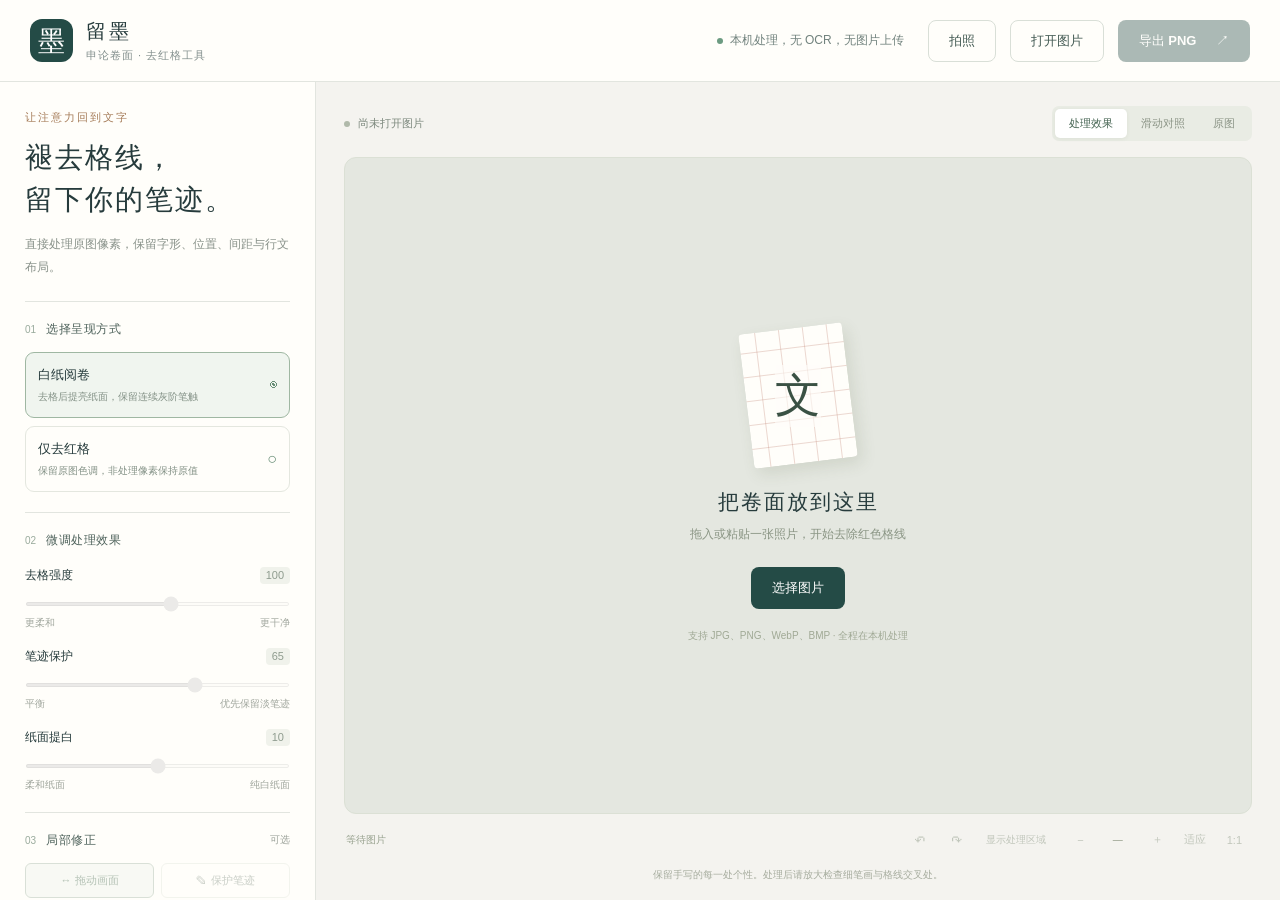
==== android-app/app/src/main/assets/index.html @ 0cf4ae46 "Prepare public source and Android release" ====
<!doctype html>
<html lang="zh-CN">
<head>
  <meta charset="utf-8">
  <meta name="viewport" content="width=device-width, initial-scale=1, viewport-fit=cover">
  <meta http-equiv="Content-Security-Policy" content="default-src 'self' file: blob: data:; script-src 'self' file:; style-src 'self' file:; img-src 'self' file: blob: data:; worker-src 'self' file: blob:; connect-src 'none'; object-src 'none'; base-uri 'none'">
  <title>留墨 · 申论去红格</title>
  <link rel="stylesheet" href="styles.css">
  <script src="grid-core.js" defer></script>
  <script src="android-native.js" defer></script>
  <script src="app.js" defer></script>
</head>
<body>
  <header class="topbar">
    <div class="brand"><span class="brand-mark">墨</span><div><strong>留墨</strong><span>申论卷面 · 去红格工具</span></div></div>
    <div class="privacy"><i></i>本机处理，无 OCR，无图片上传</div>
    <button id="cameraTop" class="button secondary" title="使用相机拍摄卷面">拍照</button>
    <button id="openTop" class="button secondary">打开图片</button>
    <button id="export" class="button primary" disabled>导出 PNG <span>↗</span></button>
  </header>
  <main>
    <aside class="sidebar">
      <div class="intro"><p class="eyebrow">让注意力回到文字</p><h1>褪去格线，<br>留下你的笔迹。</h1><p>直接处理原图像素，保留字形、位置、间距与行文布局。</p></div>
      <section>
        <h2>01 <span>选择呈现方式</span></h2>
        <label class="mode-card selected"><input type="radio" name="mode" value="white" checked><span><strong>白纸阅卷</strong><small>去格后提亮纸面，保留连续灰阶笔触</small></span><b>◉</b></label>
        <label class="mode-card"><input type="radio" name="mode" value="original"><span><strong>仅去红格</strong><small>保留原图色调，非处理像素保持原值</small></span><b>○</b></label>
      </section>
      <section class="controls">
        <h2>02 <span>微调处理效果</span></h2>
        <label class="range-label" for="strength">去格强度 <output id="strengthValue">100</output></label><input id="strength" type="range" min="50" max="140" value="100" disabled><div class="range-ends"><span>更柔和</span><span>更干净</span></div>
        <label class="range-label" for="protection">笔迹保护 <output id="protectionValue">65</output></label><input id="protection" type="range" min="0" max="100" value="65" disabled><div class="range-ends"><span>平衡</span><span>优先保留淡笔迹</span></div>
        <div id="whiteControls"><label class="range-label" for="whiten">纸面提白 <output id="whitenValue">10</output></label><input id="whiten" type="range" min="0" max="20" value="10" disabled><div class="range-ends"><span>柔和纸面</span><span>纯白纸面</span></div></div>
      </section>
      <section>
        <h2>03 <span>局部修正</span><em>可选</em></h2>
        <div class="tools"><button id="pan" class="tool active" data-tool="pan" disabled>↔ 拖动画面</button><button id="protect" class="tool" data-tool="protect" disabled>✎ 保护笔迹</button><button id="erase" class="tool" data-tool="erase" disabled>⌫ 清除残线</button><button id="undo" class="tool" disabled>↶ 撤销修正</button></div>
        <div class="brush-row"><label for="brush">笔刷 <output id="brushValue">14 px</output></label><input id="brush" type="range" min="2" max="80" value="14" disabled></div>
        <p class="hint">保护笔迹可恢复局部原图笔画；清除残线会擦去刷过区域，请避开文字。</p>
      </section>
      <details><summary>关于“保留原笔迹”</summary><p>程序没有文字识别、字体替换或生成式重绘。它只分离图像中的印刷格线与深色笔画。白纸模式额外调整纸色和明暗；如需尽量保持原始像素，请用“仅去红格”。</p><p>暗红线与淡笔画完全重叠时，单张照片不能保证无损分离。请放大检查，使用“保护笔迹”恢复有疑问的位置。红色手写内容也可能与格线相近，请手动保护。</p></details>
      <footer>原尺寸导出 · 不裁切、不拉伸、不自动排版</footer>
    </aside>
    <div class="workspace">
      <div class="viewer-top"><div class="file-meta"><span class="file-dot"></span><span id="filename">尚未打开图片</span><small id="dimensions"></small></div><div class="view-tabs"><button data-view="result" class="active">处理效果</button><button data-view="compare">滑动对照</button><button data-view="original">原图</button></div></div>
      <div class="canvas-area" id="stage">
        <div id="empty" class="empty-state"><div class="paper-icon"><span>文</span></div><h2>把卷面放到这里</h2><p>拖入或粘贴一张照片，开始去除红色格线</p><button id="openEmpty" class="button primary">选择图片</button><small>支持 JPG、PNG、WebP、BMP · 全程在本机处理</small></div>
        <canvas id="canvas" hidden aria-label="卷面图片预览"></canvas>
        <div id="compareLabels" class="compare-labels" hidden><span>原图</span><span>去格后</span></div>
        <div id="busy" class="busy" hidden><div class="spinner"></div><strong id="busyLabel">正在处理</strong><progress id="progress" max="100" value="0"></progress><span>不识别文字，只处理图像像素</span></div>
        <div id="dropOverlay" class="drop-overlay" hidden>松开，打开这张卷面</div>
      </div>
      <div id="compareControl" class="compare-control" hidden><span>原图</span><input id="split" type="range" min="0" max="100" value="50" aria-label="原图与效果分界"><span>去格后</span></div>
      <div class="viewer-bottom"><span id="status">等待图片</span><div class="zoom-controls"><button id="rotateLeft" title="向左旋转 90 度" aria-label="向左旋转 90 度" disabled>↶</button><button id="rotateRight" title="向右旋转 90 度" aria-label="向右旋转 90 度" disabled>↷</button><button id="maskToggle" disabled>显示处理区域</button><button id="zoomOut" title="缩小" disabled>−</button><span id="zoomLabel">—</span><button id="zoomIn" title="放大" disabled>＋</button><button id="fit" disabled>适应</button><button id="actual" disabled>1:1</button></div></div>
      <div class="notice">保留手写的每一处个性。处理后请放大检查细笔画与格线交叉处。</div>
    </div>
  </main>
  <input id="fileInput" type="file" accept="image/jpeg,image/png,image/webp,image/bmp" hidden>
  <input id="cameraFile" type="file" accept="image/*" capture="environment" hidden>
  <div id="toast" role="status" hidden></div>
</body>
</html>
---- android-app/app/src/main/assets/styles.css ----
:root{font-family:'Microsoft YaHei','PingFang SC',sans-serif;color:#263b3c;background:#f4f3ef;font-synthesis:none;--ink:#244b46;--accent:#a96c45;--muted:#84908e;--line:#e2e5df}*{box-sizing:border-box}body{margin:0}button,input{font:inherit}button{cursor:pointer}button:disabled,input:disabled{opacity:.38;cursor:default}button{transition:background .15s,border-color .15s,transform .15s}button:focus-visible,input:focus-visible,summary:focus-visible{outline:3px solid #89b5a7;outline-offset:3px}[hidden]{display:none!important}.topbar{height:82px;display:flex;align-items:center;gap:14px;padding:0 30px;background:#fffefa;border-bottom:1px solid var(--line)}.brand{display:flex;align-items:center;gap:13px;margin-right:auto}.brand-mark{display:grid;place-items:center;width:43px;height:43px;color:white;background:var(--ink);border-radius:12px;font-family:serif;font-size:27px}.brand strong{display:block;font-size:20px;letter-spacing:3px;font-weight:650}.brand div>span{display:block;color:var(--muted);font-size:11px;letter-spacing:1px;margin-top:3px}.privacy{font-size:12px;color:#71827d;margin-right:10px}.privacy i{display:inline-block;width:6px;height:6px;background:#6c9b81;border-radius:50%;margin-right:7px}.button{border:1px solid transparent;border-radius:8px;padding:11px 20px;font-size:13px;font-weight:600}.primary{background:var(--ink);color:#fff}.primary:hover:not(:disabled){background:#32665c}.primary span{margin-left:16px}.secondary{background:transparent;border-color:#d9dfd7;color:#445b54}.secondary:hover{background:#eef2eb}main{display:grid;grid-template-columns:316px minmax(0,1fr);min-height:calc(100vh - 82px)}.sidebar{padding:28px 25px 18px;background:#fffefa;border-right:1px solid var(--line);overflow:auto}.eyebrow{font-size:11px;letter-spacing:2px;color:#a57b58;margin:0 0 12px}.intro h1{font-family:'Songti SC','SimSun',serif;font-weight:500;font-size:28px;line-height:1.5;letter-spacing:2px;margin:0 0 12px}.intro>p:last-child{font-size:12px;line-height:1.9;color:#89928a;margin-bottom:22px}section{border-top:1px solid var(--line);padding-top:19px;margin-top:20px}section h2{font-size:10px;color:#9aab9d;font-weight:500;display:flex;gap:10px;align-items:center;margin:0 0 14px}section h2 span{color:#4e625b;font-size:12px;letter-spacing:.5px}section h2 em{margin-left:auto;font-style:normal;color:#9aa098}.mode-card{display:flex;align-items:center;padding:13px 12px;border:1px solid #e4e7df;border-radius:9px;margin:8px 0;cursor:pointer;gap:8px}.mode-card.selected{background:#f0f5ef;border-color:#9fb7a2}.mode-card input{position:absolute;opacity:0}.mode-card strong{font-size:13px;font-weight:500;display:block}.mode-card small{font-size:10px;color:#849287;display:block;margin-top:6px}.mode-card b{margin-left:auto;color:#678d76;font-size:16px}.mode-card:focus-within{outline:2px solid #89b5a7}.range-label{font-size:12px;display:flex;justify-content:space-between;margin:18px 0 8px}.range-label output{font-size:11px;color:#8f9c8f;background:#f0f2eb;border-radius:4px;padding:2px 6px}input[type=range]{width:100%;height:4px;accent-color:#62826b;cursor:pointer;margin:5px 0}.range-ends{display:flex;justify-content:space-between;color:#a0a69d;font-size:10px;margin-top:5px}.tools{display:grid;grid-template-columns:1fr 1fr;gap:7px}.tool{border:1px solid #dfe4da;border-radius:6px;background:transparent;padding:9px 4px;color:#768578;font-size:11px}.tool.active{border-color:#9eb19f;background:#edf3eb;color:#42654c}.brush-row{display:flex;gap:12px;align-items:center;margin-top:16px}.brush-row label{white-space:nowrap;font-size:11px;color:#82907f}.brush-row output{font-size:10px;margin-left:7px}.hint{font-size:10px;color:#9ba193;line-height:1.7;margin:12px 0 0}details{font-size:11px;color:#879184;line-height:1.9;border-top:1px solid var(--line);margin-top:20px;padding-top:13px}summary{cursor:pointer;color:#77856f}details p{font-size:10px}.sidebar footer{font-size:9px;color:#a1a89d;text-align:center;padding-top:20px}.workspace{padding:24px 28px 12px;display:flex;flex-direction:column;min-width:0;min-height:700px}.viewer-top{display:flex;align-items:center;justify-content:space-between;gap:15px;margin-bottom:16px}.file-meta{display:flex;align-items:center;gap:8px;font-size:11px;min-width:0;color:#7b877c}.file-dot{width:6px;height:6px;flex-shrink:0;background:#b0b9aa;border-radius:50%}#filename{overflow:hidden;text-overflow:ellipsis;white-space:nowrap;max-width:280px}.file-meta small{font-size:10px;color:#9ca59a;white-space:nowrap}.view-tabs{display:flex;flex-shrink:0;padding:3px;background:#e9ece4;border-radius:7px}.view-tabs button{border:0;background:transparent;color:#8b9486;font-size:11px;border-radius:5px;padding:7px 14px}.view-tabs .active{background:white;color:#456452;box-shadow:0 1px 4px #283c2410}.canvas-area{position:relative;overflow:hidden;flex:1;min-height:460px;background:#e4e7e0;background-image:radial-gradient(#c3ccbf80 .7px,transparent .7px);background-size:14px 14px;border:1px solid #dbe0d5;border-radius:12px;touch-action:none}#canvas{width:100%;height:100%;position:absolute;inset:0;cursor:grab}#canvas.painting{cursor:crosshair}#canvas.dragging{cursor:grabbing}.empty-state{position:absolute;inset:0;display:flex;flex-direction:column;align-items:center;justify-content:center}.paper-icon{width:104px;height:135px;background:#fffefa;box-shadow:4px 7px 15px #4d5e3820;transform:rotate(-7deg);border-radius:4px;display:grid;place-items:center;margin-bottom:25px;background-image:linear-gradient(#c58b7c55 1px,transparent 1px),linear-gradient(90deg,#c58b7c55 1px,transparent 1px);background-size:24px 24px;background-position:16px 19px}.paper-icon span{font-family:'KaiTi','SimSun',serif;font-size:46px;color:#3a5144;transform:rotate(7deg);background:#fffefa99}.empty-state h2{font-size:21px;font-weight:500;letter-spacing:2px;margin:0 0 10px}.empty-state p{font-size:12px;color:#8a9584;margin:0 0 24px}.empty-state small{font-size:10px;color:#a0a995;margin-top:20px}.sample-link{border:0;background:transparent;color:#8c9f81;font-size:11px;margin-top:16px;padding:7px}.sample-link:hover{color:var(--ink)}.viewer-bottom{display:flex;align-items:center;justify-content:space-between;gap:12px;padding:12px 2px;font-size:10px;color:#96a08d}.zoom-controls{display:flex;align-items:center;gap:5px;flex-shrink:0}.zoom-controls button{background:transparent;border:0;border-radius:4px;color:#71816a;padding:5px 8px;font-size:11px}.zoom-controls button:hover:not(:disabled){background:#e6eadd}#zoomLabel{min-width:42px;text-align:center}#maskToggle{margin-right:10px;font-size:10px}#maskToggle.active{background:#f4e4cc;color:#a17238}.notice{text-align:center;color:#a6ac9e;font-size:10px;padding:3px 0 6px}.busy{position:absolute;inset:0;background:#f6f7f1eb;display:flex;flex-direction:column;justify-content:center;align-items:center;gap:16px;z-index:4}.busy strong{font-size:14px;font-weight:500}.busy span{font-size:11px;color:#93a08a}.busy progress{width:200px;height:5px;accent-color:#597e61}.spinner{width:30px;height:30px;border:2px solid #d5dfce;border-top-color:#527b5a;border-radius:50%;animation:spin .8s linear infinite}@keyframes spin{to{transform:rotate(360deg)}}.drop-overlay{position:absolute;inset:12px;border:2px dashed #6f946b;background:#f5fbefed;display:grid;place-items:center;border-radius:8px;font-size:20px;z-index:6;color:#50734c}.compare-control{display:flex;align-items:center;gap:16px;padding-top:14px;color:#8e9b86;font-size:10px}.compare-labels{position:absolute;top:16px;left:18px;right:18px;display:flex;justify-content:space-between;pointer-events:none}.compare-labels span{background:#ffffffd9;border:1px solid #dbe3d3;color:#6f8563;border-radius:5px;padding:5px 10px;font-size:10px}#toast{position:fixed;bottom:30px;left:50%;transform:translateX(-50%);background:#233f35f2;color:white;padding:13px 22px;border-radius:8px;max-width:min(90vw,650px);font-size:12px;z-index:10;box-shadow:0 6px 24px #0002}@media(min-height:900px){.workspace{height:calc(100vh - 82px)}.sidebar{max-height:calc(100vh - 82px)}}@media(max-width:1000px){.privacy{display:none}.sidebar{padding:24px 20px}main{grid-template-columns:286px minmax(0,1fr)}.workspace{padding:20px 16px}.viewer-top{flex-wrap:wrap}.view-tabs button{padding:7px 10px}#filename{max-width:200px}.viewer-bottom{align-items:flex-start;flex-direction:column;gap:6px}}@media(max-width:700px){.topbar{height:70px;padding:0 14px;gap:8px}.brand div>span{font-size:9px}.brand-mark{width:35px;height:35px;font-size:22px}.brand strong{font-size:17px}.button{padding:9px 12px}.topbar .secondary{display:none}main{display:flex;flex-direction:column}.workspace{order:-1;min-height:590px;height:76vh;padding:16px 12px 8px}.canvas-area{min-height:320px}.sidebar{border-right:0;padding:22px;max-height:none}.intro h1{font-size:24px}.intro h1 br{display:none}.mode-card{padding:14px}.viewer-bottom{flex-direction:row;align-items:center}#maskToggle{display:none}#status{max-width:140px;overflow:hidden;text-overflow:ellipsis;white-space:nowrap}.zoom-controls{gap:0}.zoom-controls button{padding:5px}.empty-state small{font-size:9px}.empty-state h2{font-size:18px}.empty-state p{font-size:11px}.file-meta small{font-size:9px}}
.topbar #cameraTop{display:inline-flex;align-items:center;white-space:nowrap}
#rotateLeft,#rotateRight{font-size:19px;line-height:1;min-width:32px;padding:4px}
@media(max-width:700px){.topbar #cameraTop{padding:8px 10px;font-size:12px}.topbar #openTop{display:none}}
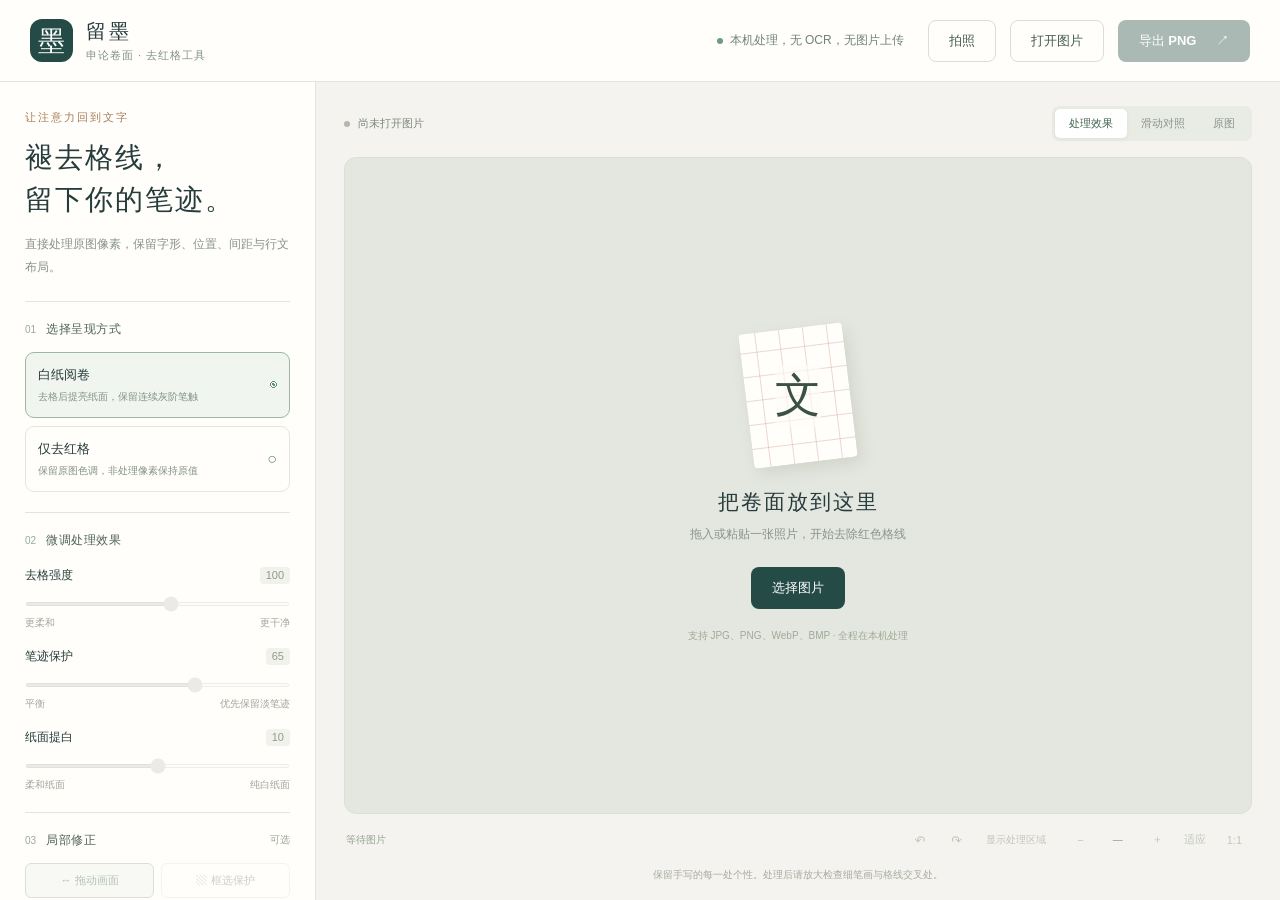
==== commit a164d992: "Replace correction brushes with rectangular selection" ====
--- a/android-app/app/src/main/assets/index.html
+++ b/android-app/app/src/main/assets/index.html
@@ -34,9 +34,8 @@
       </section>
       <section>
         <h2>03 <span>局部修正</span><em>可选</em></h2>
-        <div class="tools"><button id="pan" class="tool active" data-tool="pan" disabled>↔ 拖动画面</button><button id="protect" class="tool" data-tool="protect" disabled>✎ 保护笔迹</button><button id="erase" class="tool" data-tool="erase" disabled>⌫ 清除残线</button><button id="undo" class="tool" disabled>↶ 撤销修正</button></div>
-        <div class="brush-row"><label for="brush">笔刷 <output id="brushValue">14 px</output></label><input id="brush" type="range" min="2" max="80" value="14" disabled></div>
-        <p class="hint">保护笔迹可恢复局部原图笔画；清除残线会擦去刷过区域，请避开文字。</p>
+        <div class="tools"><button id="pan" class="tool active" data-tool="pan" disabled>↔ 拖动画面</button><button id="protect" class="tool" data-tool="protect" disabled>▧ 框选保护</button><button id="erase" class="tool" data-tool="erase" disabled>▧ 框选清除</button><button id="undo" class="tool" disabled>↶ 撤销修正</button></div>
+        <p class="hint">选择保护或清除后，在图片上按住并拖动框选矩形区域，松开后应用操作。清除会擦去选区内的内容，请避开文字。选区覆盖色仅用于预览，不会导出。</p>
       </section>
       <details><summary>关于“保留原笔迹”</summary><p>程序没有文字识别、字体替换或生成式重绘。它只分离图像中的印刷格线与深色笔画。白纸模式额外调整纸色和明暗；如需尽量保持原始像素，请用“仅去红格”。</p><p>暗红线与淡笔画完全重叠时，单张照片不能保证无损分离。请放大检查，使用“保护笔迹”恢复有疑问的位置。红色手写内容也可能与格线相近，请手动保护。</p></details>
       <footer>原尺寸导出 · 不裁切、不拉伸、不自动排版</footer>
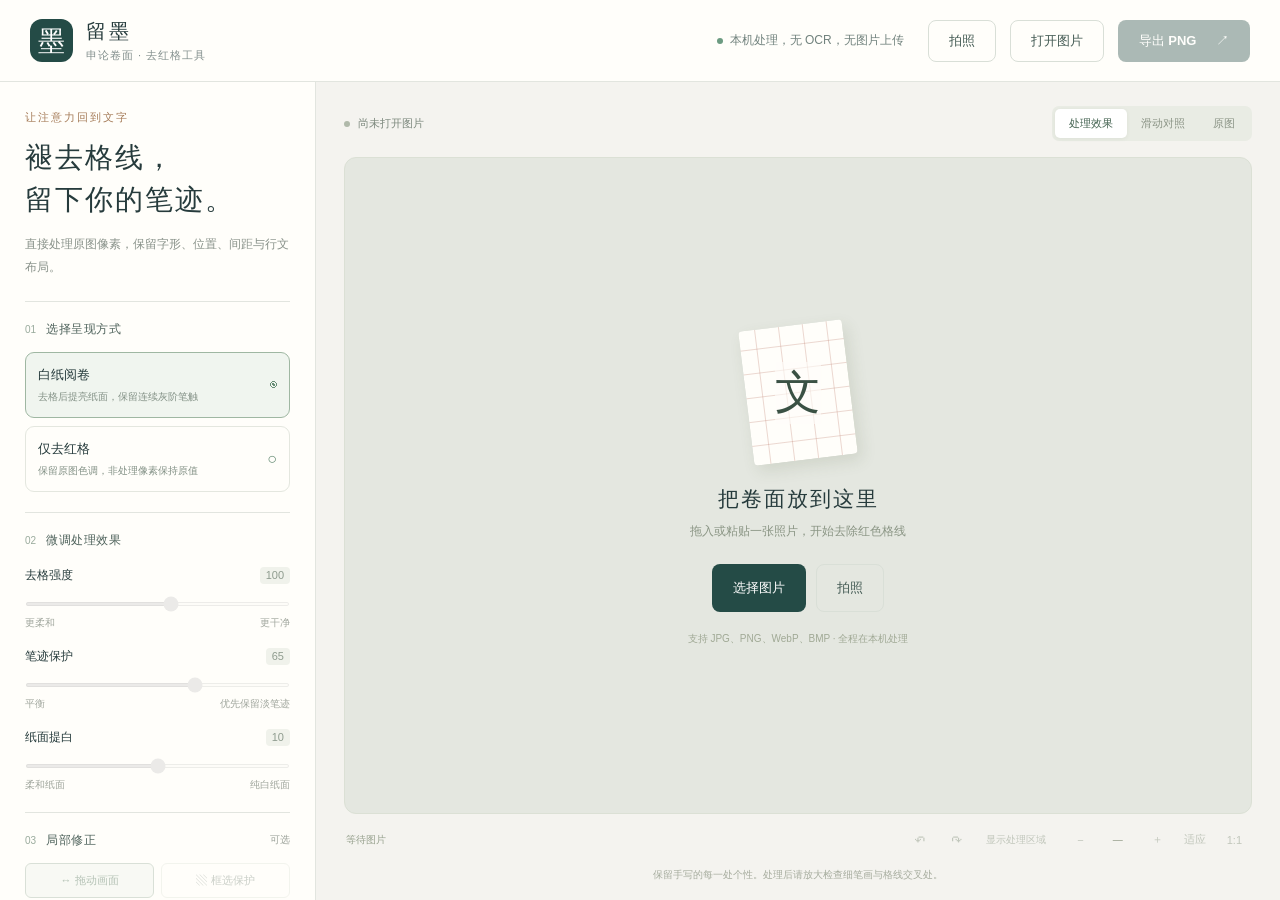
==== commit 747e37a6: "Respect Android system bars and group camera action" ====
--- a/android-app/app/src/main/assets/index.html
+++ b/android-app/app/src/main/assets/index.html
@@ -43,7 +43,7 @@
     <div class="workspace">
       <div class="viewer-top"><div class="file-meta"><span class="file-dot"></span><span id="filename">尚未打开图片</span><small id="dimensions"></small></div><div class="view-tabs"><button data-view="result" class="active">处理效果</button><button data-view="compare">滑动对照</button><button data-view="original">原图</button></div></div>
       <div class="canvas-area" id="stage">
-        <div id="empty" class="empty-state"><div class="paper-icon"><span>文</span></div><h2>把卷面放到这里</h2><p>拖入或粘贴一张照片，开始去除红色格线</p><button id="openEmpty" class="button primary">选择图片</button><small>支持 JPG、PNG、WebP、BMP · 全程在本机处理</small></div>
+        <div id="empty" class="empty-state"><div class="paper-icon"><span>文</span></div><h2>把卷面放到这里</h2><p>拖入或粘贴一张照片，开始去除红色格线</p><div class="empty-actions"><button id="openEmpty" class="button primary">选择图片</button><button id="cameraEmpty" class="button secondary">拍照</button></div><small>支持 JPG、PNG、WebP、BMP · 全程在本机处理</small></div>
         <canvas id="canvas" hidden aria-label="卷面图片预览"></canvas>
         <div id="compareLabels" class="compare-labels" hidden><span>原图</span><span>去格后</span></div>
         <div id="busy" class="busy" hidden><div class="spinner"></div><strong id="busyLabel">正在处理</strong><progress id="progress" max="100" value="0"></progress><span>不识别文字，只处理图像像素</span></div>
--- a/android-app/app/src/main/assets/styles.css
+++ b/android-app/app/src/main/assets/styles.css
@@ -2,3 +2,4 @@
 .topbar #cameraTop{display:inline-flex;align-items:center;white-space:nowrap}
 #rotateLeft,#rotateRight{font-size:19px;line-height:1;min-width:32px;padding:4px}
 @media(max-width:700px){.topbar #cameraTop{padding:8px 10px;font-size:12px}.topbar #openTop{display:none}}
+.empty-actions{display:flex;align-items:center;justify-content:center;gap:10px;flex-wrap:wrap}.empty-actions .button{min-height:48px}
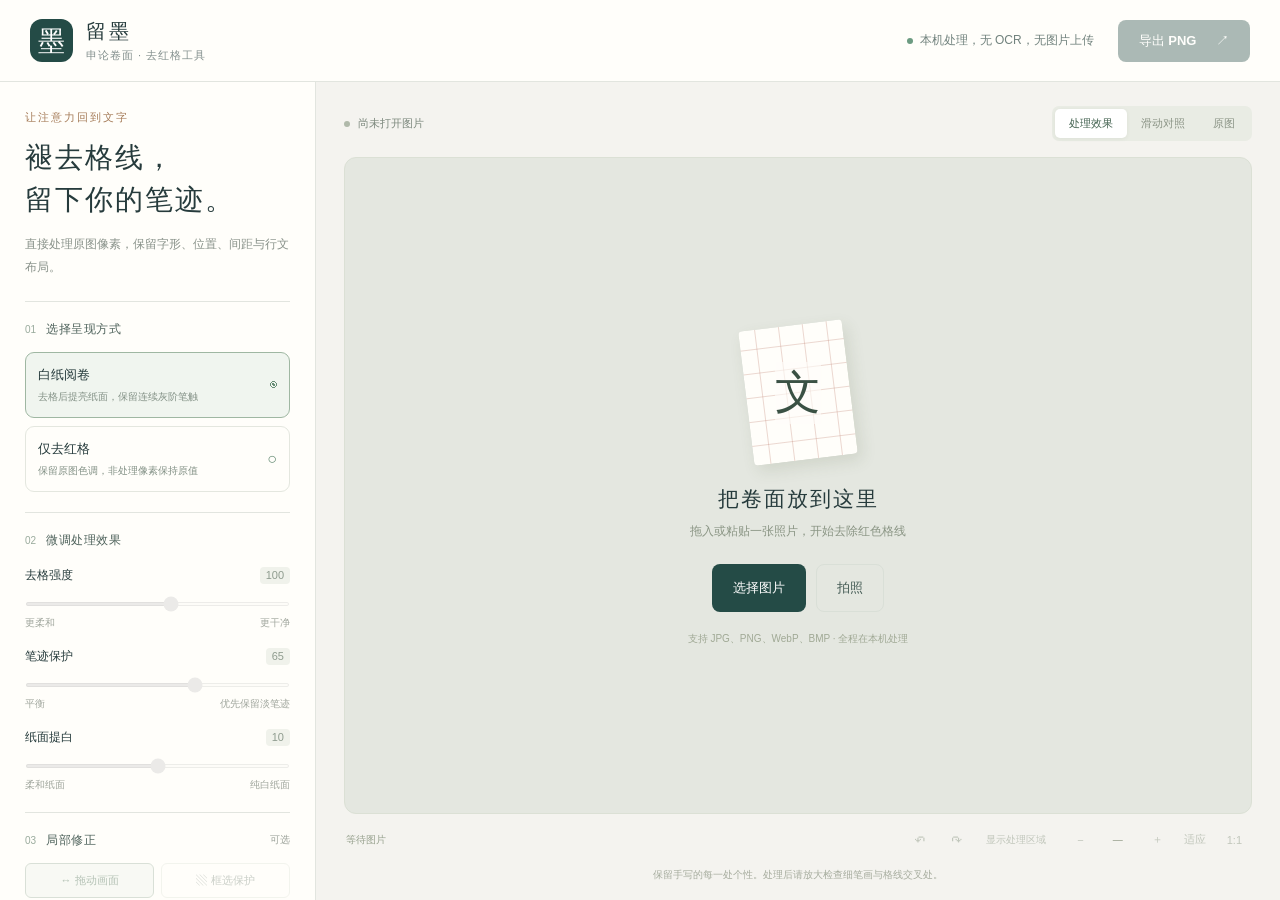
==== commit 65ee9892: "Move image actions out of top bar" ====
--- a/android-app/app/src/main/assets/index.html
+++ b/android-app/app/src/main/assets/index.html
@@ -14,8 +14,6 @@
   <header class="topbar">
     <div class="brand"><span class="brand-mark">墨</span><div><strong>留墨</strong><span>申论卷面 · 去红格工具</span></div></div>
     <div class="privacy"><i></i>本机处理，无 OCR，无图片上传</div>
-    <button id="cameraTop" class="button secondary" title="使用相机拍摄卷面">拍照</button>
-    <button id="openTop" class="button secondary">打开图片</button>
     <button id="export" class="button primary" disabled>导出 PNG <span>↗</span></button>
   </header>
   <main>
@@ -41,7 +39,7 @@
       <footer>原尺寸导出 · 不裁切、不拉伸、不自动排版</footer>
     </aside>
     <div class="workspace">
-      <div class="viewer-top"><div class="file-meta"><span class="file-dot"></span><span id="filename">尚未打开图片</span><small id="dimensions"></small></div><div class="view-tabs"><button data-view="result" class="active">处理效果</button><button data-view="compare">滑动对照</button><button data-view="original">原图</button></div></div>
+      <div class="viewer-top"><div class="file-meta"><span class="file-dot"></span><span id="filename">尚未打开图片</span><small id="dimensions"></small></div><div id="fileActions" class="file-actions" hidden><button id="openCurrent" class="button secondary">选择图片</button><button id="cameraCurrent" class="button secondary">拍照</button></div><div class="view-tabs"><button data-view="result" class="active">处理效果</button><button data-view="compare">滑动对照</button><button data-view="original">原图</button></div></div>
       <div class="canvas-area" id="stage">
         <div id="empty" class="empty-state"><div class="paper-icon"><span>文</span></div><h2>把卷面放到这里</h2><p>拖入或粘贴一张照片，开始去除红色格线</p><div class="empty-actions"><button id="openEmpty" class="button primary">选择图片</button><button id="cameraEmpty" class="button secondary">拍照</button></div><small>支持 JPG、PNG、WebP、BMP · 全程在本机处理</small></div>
         <canvas id="canvas" hidden aria-label="卷面图片预览"></canvas>
--- a/android-app/app/src/main/assets/styles.css
+++ b/android-app/app/src/main/assets/styles.css
@@ -1,5 +1,6 @@
 :root{font-family:'Microsoft YaHei','PingFang SC',sans-serif;color:#263b3c;background:#f4f3ef;font-synthesis:none;--ink:#244b46;--accent:#a96c45;--muted:#84908e;--line:#e2e5df}*{box-sizing:border-box}body{margin:0}button,input{font:inherit}button{cursor:pointer}button:disabled,input:disabled{opacity:.38;cursor:default}button{transition:background .15s,border-color .15s,transform .15s}button:focus-visible,input:focus-visible,summary:focus-visible{outline:3px solid #89b5a7;outline-offset:3px}[hidden]{display:none!important}.topbar{height:82px;display:flex;align-items:center;gap:14px;padding:0 30px;background:#fffefa;border-bottom:1px solid var(--line)}.brand{display:flex;align-items:center;gap:13px;margin-right:auto}.brand-mark{display:grid;place-items:center;width:43px;height:43px;color:white;background:var(--ink);border-radius:12px;font-family:serif;font-size:27px}.brand strong{display:block;font-size:20px;letter-spacing:3px;font-weight:650}.brand div>span{display:block;color:var(--muted);font-size:11px;letter-spacing:1px;margin-top:3px}.privacy{font-size:12px;color:#71827d;margin-right:10px}.privacy i{display:inline-block;width:6px;height:6px;background:#6c9b81;border-radius:50%;margin-right:7px}.button{border:1px solid transparent;border-radius:8px;padding:11px 20px;font-size:13px;font-weight:600}.primary{background:var(--ink);color:#fff}.primary:hover:not(:disabled){background:#32665c}.primary span{margin-left:16px}.secondary{background:transparent;border-color:#d9dfd7;color:#445b54}.secondary:hover{background:#eef2eb}main{display:grid;grid-template-columns:316px minmax(0,1fr);min-height:calc(100vh - 82px)}.sidebar{padding:28px 25px 18px;background:#fffefa;border-right:1px solid var(--line);overflow:auto}.eyebrow{font-size:11px;letter-spacing:2px;color:#a57b58;margin:0 0 12px}.intro h1{font-family:'Songti SC','SimSun',serif;font-weight:500;font-size:28px;line-height:1.5;letter-spacing:2px;margin:0 0 12px}.intro>p:last-child{font-size:12px;line-height:1.9;color:#89928a;margin-bottom:22px}section{border-top:1px solid var(--line);padding-top:19px;margin-top:20px}section h2{font-size:10px;color:#9aab9d;font-weight:500;display:flex;gap:10px;align-items:center;margin:0 0 14px}section h2 span{color:#4e625b;font-size:12px;letter-spacing:.5px}section h2 em{margin-left:auto;font-style:normal;color:#9aa098}.mode-card{display:flex;align-items:center;padding:13px 12px;border:1px solid #e4e7df;border-radius:9px;margin:8px 0;cursor:pointer;gap:8px}.mode-card.selected{background:#f0f5ef;border-color:#9fb7a2}.mode-card input{position:absolute;opacity:0}.mode-card strong{font-size:13px;font-weight:500;display:block}.mode-card small{font-size:10px;color:#849287;display:block;margin-top:6px}.mode-card b{margin-left:auto;color:#678d76;font-size:16px}.mode-card:focus-within{outline:2px solid #89b5a7}.range-label{font-size:12px;display:flex;justify-content:space-between;margin:18px 0 8px}.range-label output{font-size:11px;color:#8f9c8f;background:#f0f2eb;border-radius:4px;padding:2px 6px}input[type=range]{width:100%;height:4px;accent-color:#62826b;cursor:pointer;margin:5px 0}.range-ends{display:flex;justify-content:space-between;color:#a0a69d;font-size:10px;margin-top:5px}.tools{display:grid;grid-template-columns:1fr 1fr;gap:7px}.tool{border:1px solid #dfe4da;border-radius:6px;background:transparent;padding:9px 4px;color:#768578;font-size:11px}.tool.active{border-color:#9eb19f;background:#edf3eb;color:#42654c}.brush-row{display:flex;gap:12px;align-items:center;margin-top:16px}.brush-row label{white-space:nowrap;font-size:11px;color:#82907f}.brush-row output{font-size:10px;margin-left:7px}.hint{font-size:10px;color:#9ba193;line-height:1.7;margin:12px 0 0}details{font-size:11px;color:#879184;line-height:1.9;border-top:1px solid var(--line);margin-top:20px;padding-top:13px}summary{cursor:pointer;color:#77856f}details p{font-size:10px}.sidebar footer{font-size:9px;color:#a1a89d;text-align:center;padding-top:20px}.workspace{padding:24px 28px 12px;display:flex;flex-direction:column;min-width:0;min-height:700px}.viewer-top{display:flex;align-items:center;justify-content:space-between;gap:15px;margin-bottom:16px}.file-meta{display:flex;align-items:center;gap:8px;font-size:11px;min-width:0;color:#7b877c}.file-dot{width:6px;height:6px;flex-shrink:0;background:#b0b9aa;border-radius:50%}#filename{overflow:hidden;text-overflow:ellipsis;white-space:nowrap;max-width:280px}.file-meta small{font-size:10px;color:#9ca59a;white-space:nowrap}.view-tabs{display:flex;flex-shrink:0;padding:3px;background:#e9ece4;border-radius:7px}.view-tabs button{border:0;background:transparent;color:#8b9486;font-size:11px;border-radius:5px;padding:7px 14px}.view-tabs .active{background:white;color:#456452;box-shadow:0 1px 4px #283c2410}.canvas-area{position:relative;overflow:hidden;flex:1;min-height:460px;background:#e4e7e0;background-image:radial-gradient(#c3ccbf80 .7px,transparent .7px);background-size:14px 14px;border:1px solid #dbe0d5;border-radius:12px;touch-action:none}#canvas{width:100%;height:100%;position:absolute;inset:0;cursor:grab}#canvas.painting{cursor:crosshair}#canvas.dragging{cursor:grabbing}.empty-state{position:absolute;inset:0;display:flex;flex-direction:column;align-items:center;justify-content:center}.paper-icon{width:104px;height:135px;background:#fffefa;box-shadow:4px 7px 15px #4d5e3820;transform:rotate(-7deg);border-radius:4px;display:grid;place-items:center;margin-bottom:25px;background-image:linear-gradient(#c58b7c55 1px,transparent 1px),linear-gradient(90deg,#c58b7c55 1px,transparent 1px);background-size:24px 24px;background-position:16px 19px}.paper-icon span{font-family:'KaiTi','SimSun',serif;font-size:46px;color:#3a5144;transform:rotate(7deg);background:#fffefa99}.empty-state h2{font-size:21px;font-weight:500;letter-spacing:2px;margin:0 0 10px}.empty-state p{font-size:12px;color:#8a9584;margin:0 0 24px}.empty-state small{font-size:10px;color:#a0a995;margin-top:20px}.sample-link{border:0;background:transparent;color:#8c9f81;font-size:11px;margin-top:16px;padding:7px}.sample-link:hover{color:var(--ink)}.viewer-bottom{display:flex;align-items:center;justify-content:space-between;gap:12px;padding:12px 2px;font-size:10px;color:#96a08d}.zoom-controls{display:flex;align-items:center;gap:5px;flex-shrink:0}.zoom-controls button{background:transparent;border:0;border-radius:4px;color:#71816a;padding:5px 8px;font-size:11px}.zoom-controls button:hover:not(:disabled){background:#e6eadd}#zoomLabel{min-width:42px;text-align:center}#maskToggle{margin-right:10px;font-size:10px}#maskToggle.active{background:#f4e4cc;color:#a17238}.notice{text-align:center;color:#a6ac9e;font-size:10px;padding:3px 0 6px}.busy{position:absolute;inset:0;background:#f6f7f1eb;display:flex;flex-direction:column;justify-content:center;align-items:center;gap:16px;z-index:4}.busy strong{font-size:14px;font-weight:500}.busy span{font-size:11px;color:#93a08a}.busy progress{width:200px;height:5px;accent-color:#597e61}.spinner{width:30px;height:30px;border:2px solid #d5dfce;border-top-color:#527b5a;border-radius:50%;animation:spin .8s linear infinite}@keyframes spin{to{transform:rotate(360deg)}}.drop-overlay{position:absolute;inset:12px;border:2px dashed #6f946b;background:#f5fbefed;display:grid;place-items:center;border-radius:8px;font-size:20px;z-index:6;color:#50734c}.compare-control{display:flex;align-items:center;gap:16px;padding-top:14px;color:#8e9b86;font-size:10px}.compare-labels{position:absolute;top:16px;left:18px;right:18px;display:flex;justify-content:space-between;pointer-events:none}.compare-labels span{background:#ffffffd9;border:1px solid #dbe3d3;color:#6f8563;border-radius:5px;padding:5px 10px;font-size:10px}#toast{position:fixed;bottom:30px;left:50%;transform:translateX(-50%);background:#233f35f2;color:white;padding:13px 22px;border-radius:8px;max-width:min(90vw,650px);font-size:12px;z-index:10;box-shadow:0 6px 24px #0002}@media(min-height:900px){.workspace{height:calc(100vh - 82px)}.sidebar{max-height:calc(100vh - 82px)}}@media(max-width:1000px){.privacy{display:none}.sidebar{padding:24px 20px}main{grid-template-columns:286px minmax(0,1fr)}.workspace{padding:20px 16px}.viewer-top{flex-wrap:wrap}.view-tabs button{padding:7px 10px}#filename{max-width:200px}.viewer-bottom{align-items:flex-start;flex-direction:column;gap:6px}}@media(max-width:700px){.topbar{height:70px;padding:0 14px;gap:8px}.brand div>span{font-size:9px}.brand-mark{width:35px;height:35px;font-size:22px}.brand strong{font-size:17px}.button{padding:9px 12px}.topbar .secondary{display:none}main{display:flex;flex-direction:column}.workspace{order:-1;min-height:590px;height:76vh;padding:16px 12px 8px}.canvas-area{min-height:320px}.sidebar{border-right:0;padding:22px;max-height:none}.intro h1{font-size:24px}.intro h1 br{display:none}.mode-card{padding:14px}.viewer-bottom{flex-direction:row;align-items:center}#maskToggle{display:none}#status{max-width:140px;overflow:hidden;text-overflow:ellipsis;white-space:nowrap}.zoom-controls{gap:0}.zoom-controls button{padding:5px}.empty-state small{font-size:9px}.empty-state h2{font-size:18px}.empty-state p{font-size:11px}.file-meta small{font-size:9px}}
 .topbar #cameraTop{display:inline-flex;align-items:center;white-space:nowrap}
 #rotateLeft,#rotateRight{font-size:19px;line-height:1;min-width:32px;padding:4px}
-@media(max-width:700px){.topbar #cameraTop{padding:8px 10px;font-size:12px}.topbar #openTop{display:none}}
 .empty-actions{display:flex;align-items:center;justify-content:center;gap:10px;flex-wrap:wrap}.empty-actions .button{min-height:48px}
+.file-actions{display:flex;align-items:center;gap:6px}.file-actions .button{padding:8px 10px;font-size:11px;white-space:nowrap}
+@media(max-width:700px){.file-actions{order:3;width:100%;justify-content:flex-end}.file-actions .button{min-height:40px}.viewer-top{row-gap:10px}}
